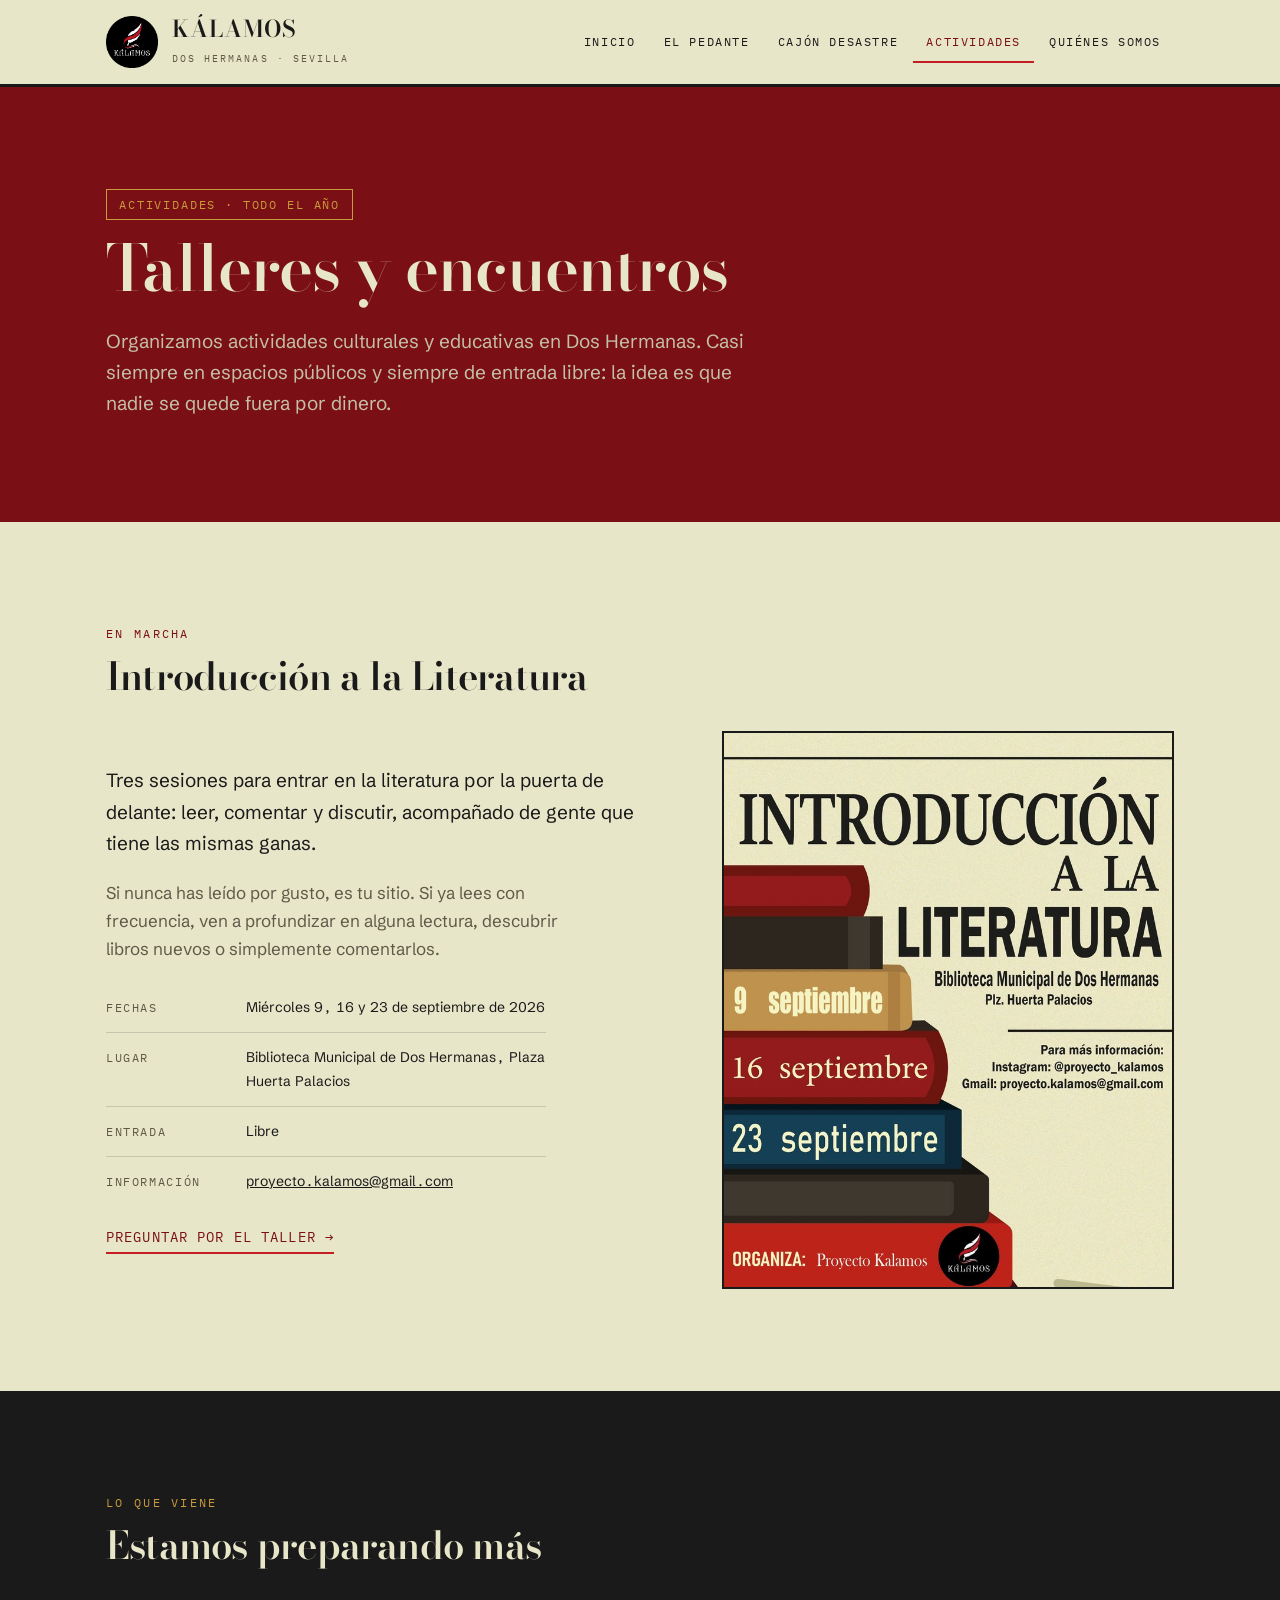
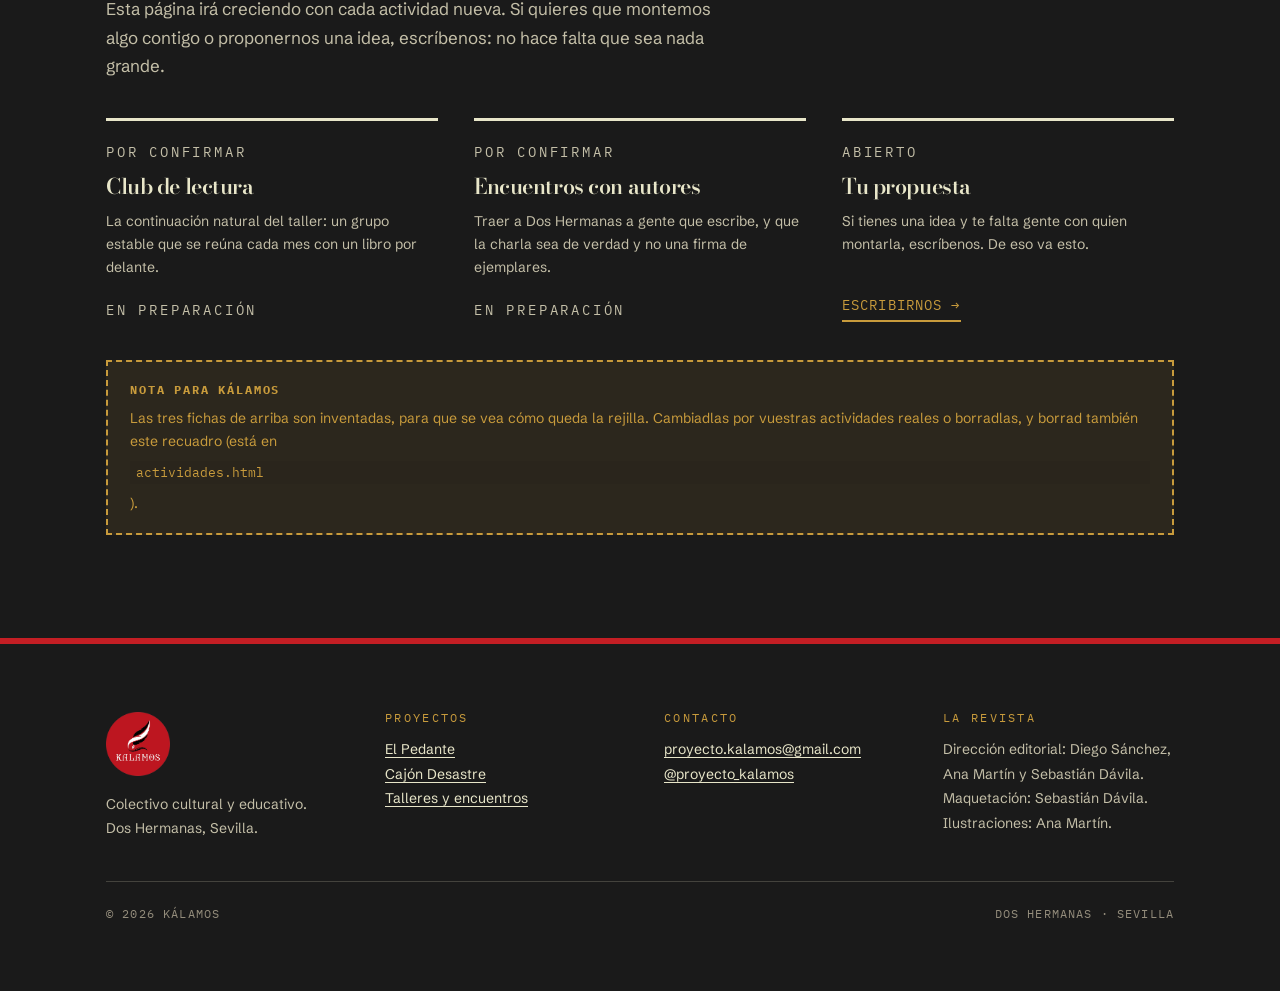
==== actividades.html @ 76642f65 "Add files via upload" ====
<!doctype html>
<html lang="es">
<head>
<meta charset="utf-8">
<meta name="viewport" content="width=device-width, initial-scale=1">
<title>Actividades · Kálamos</title>
<meta name="description" content="Talleres, encuentros y actividades culturales de Kálamos en Dos Hermanas. Entrada libre y espacios públicos.">
<meta property="og:title" content="Actividades de Kálamos en Dos Hermanas">
<meta property="og:description" content="Talleres y encuentros culturales de entrada libre.">
<meta property="og:type" content="website">
<meta property="og:image" content="img/cartel-taller-literatura.jpg">
<link rel="icon" href="img/favicon.png">
<link rel="preconnect" href="https://fonts.googleapis.com">
<link rel="preconnect" href="https://fonts.gstatic.com" crossorigin>
<link rel="stylesheet" href="https://fonts.googleapis.com/css2?family=Bodoni+Moda:ital,opsz,wght@0,6..96,400..700;1,6..96,400..600&family=IBM+Plex+Mono:wght@400;500&family=Schibsted+Grotesk:wght@400;500;700&display=swap">
<link rel="stylesheet" href="css/estilo.css">
</head>
<body>

<a class="saltar" href="#contenido">Saltar al contenido</a>

<!-- ===== CABECERA (igual en todas las páginas) ===== -->
<header class="cabecera">
  <div class="env">
    <a class="marca" href="index.html">
      <img src="img/kalamos-logo.png" alt="">
      <span>
        <span class="nombre">KÁLAMOS</span>
        <span class="sub">Dos Hermanas · Sevilla</span>
      </span>
    </a>
    <nav class="nav" aria-label="Principal">
      <a href="index.html">Inicio</a>
      <a href="el-pedante.html">El Pedante</a>
      <a href="cajon-desastre.html">Cajón Desastre</a>
      <a href="actividades.html" aria-current="page">Actividades</a>
      <a href="sobre.html">Quiénes somos</a>
    </nav>
  </div>
</header>

<main id="contenido">

  <!-- ===== APERTURA ===== -->
  <section class="campo campo--granate apertura">
    <div class="env">
      <span class="cadencia">Actividades · todo el año</span>
      <h1>Talleres y encuentros</h1>
      <p class="entradilla">Organizamos actividades culturales y educativas en Dos Hermanas. Casi siempre en espacios públicos y siempre de entrada libre: la idea es que nadie se quede fuera por dinero.</p>
    </div>
  </section>

  <!-- ===== EN MARCHA ===== -->
  <section class="campo campo--crema">
    <div class="env">
      <p class="rotulo rotulo--acento">En marcha</p>
      <h2 style="font-size:var(--t-l);margin:14px 0 34px">Introducción a la Literatura</h2>

      <div class="pliego">
        <div class="texto">
          <p style="color:var(--texto-color);font-size:var(--t-m)">Tres sesiones para entrar en la literatura por la puerta de delante: leer, comentar y discutir, acompañado de gente que tiene las mismas ganas.</p>
          <p style="color:var(--texto-2)">Si nunca has leído por gusto, es tu sitio. Si ya lees con frecuencia, ven a profundizar en alguna lectura, descubrir libros nuevos o simplemente comentarlos.</p>
          <dl class="datos" style="width:100%;max-width:440px">
            <div><dt>Fechas</dt><dd>Miércoles 9, 16 y 23 de septiembre de 2026</dd></div>
            <div><dt>Lugar</dt><dd>Biblioteca Municipal de Dos Hermanas, Plaza Huerta Palacios</dd></div>
            <div><dt>Entrada</dt><dd>Libre</dd></div>
            <div><dt>Información</dt><dd><a href="mailto:proyecto.kalamos@gmail.com">proyecto.kalamos@gmail.com</a></dd></div>
          </dl>
          <a class="enlace" href="mailto:proyecto.kalamos@gmail.com?subject=Taller%20Introducci%C3%B3n%20a%20la%20Literatura">Preguntar por el taller</a>
        </div>
        <div class="lamina">
          <img src="img/cartel-taller-literatura.jpg" alt="Cartel del taller Introducción a la Literatura: el título sobre una pila de libros de colores, con las fechas 9, 16 y 23 de septiembre">
        </div>
      </div>
    </div>
  </section>

  <!-- ===== LO QUE VIENE ===== -->
  <section class="campo campo--tinta">
    <div class="env">
      <p class="rotulo rotulo--acento">Lo que viene</p>
      <h2 style="font-size:var(--t-l);margin:14px 0 30px">Estamos preparando más</h2>
      <p class="medida" style="color:var(--texto-2);margin-bottom:38px">Esta página irá creciendo con cada actividad nueva. Si quieres que montemos algo contigo o proponernos una idea, escríbenos: no hace falta que sea nada grande.</p>

      <!-- =========================================================
           CÓMO AÑADIR UNA ACTIVIDAD NUEVA
           Copia un <article class="ficha"> entero y cambia los datos.
           Si ya ha pasado, muévela a la sección "Ya hecho" de abajo.
           ========================================================= -->
      <div class="fichas">
        <article class="ficha">
          <p class="rotulo">Por confirmar</p>
          <h3>Club de lectura</h3>
          <p>La continuación natural del taller: un grupo estable que se reúna cada mes con un libro por delante.</p>
          <p class="pie-ficha rotulo">En preparación</p>
        </article>

        <article class="ficha">
          <p class="rotulo">Por confirmar</p>
          <h3>Encuentros con autores</h3>
          <p>Traer a Dos Hermanas a gente que escribe, y que la charla sea de verdad y no una firma de ejemplares.</p>
          <p class="pie-ficha rotulo">En preparación</p>
        </article>

        <article class="ficha">
          <p class="rotulo">Abierto</p>
          <h3>Tu propuesta</h3>
          <p>Si tienes una idea y te falta gente con quien montarla, escríbenos. De eso va esto.</p>
          <p class="pie-ficha"><a class="enlace" href="mailto:proyecto.kalamos@gmail.com?subject=Propuesta%20de%20actividad">Escribirnos</a></p>
        </article>
      </div>

      <!-- ⚠ BORRAR ESTE RECUADRO CUANDO PONGÁIS VUESTRAS ACTIVIDADES ⚠ -->
      <div class="nota-borrador" style="margin-top:38px;background:rgba(200,155,60,.1);border-color:#c89b3c;color:#c89b3c">
        <strong>Nota para Kálamos</strong>
        Las tres fichas de arriba son inventadas, para que se vea cómo queda la rejilla. Cambiadlas por vuestras actividades reales o borradlas, y borrad también este recuadro (está en <code>actividades.html</code>).
      </div>
    </div>
  </section>

</main>

<!-- ===== PIE (igual en todas las páginas) ===== -->
<footer class="pie">
  <div class="env">
    <div class="rejilla">
      <div>
        <img src="img/kalamos-logo-rojo.png" alt="">
        <p>Colectivo cultural y educativo.<br>Dos Hermanas, Sevilla.</p>
      </div>
      <div>
        <h4>Proyectos</h4>
        <p>
          <a href="el-pedante.html">El Pedante</a><br>
          <a href="cajon-desastre.html">Cajón Desastre</a><br>
          <a href="actividades.html">Talleres y encuentros</a>
        </p>
      </div>
      <div>
        <h4>Contacto</h4>
        <p>
          <a href="mailto:proyecto.kalamos@gmail.com">proyecto.kalamos@gmail.com</a><br>
          <a href="https://instagram.com/proyecto_kalamos">@proyecto_kalamos</a>
        </p>
      </div>
      <div>
        <h4>La revista</h4>
        <p>Dirección editorial: Diego Sánchez, Ana Martín y Sebastián Dávila.<br>Maquetación: Sebastián Dávila.<br>Ilustraciones: Ana Martín.</p>
      </div>
    </div>
    <div class="creditos">
      <span>© 2026 Kálamos</span>
      <span>Dos Hermanas · Sevilla</span>
    </div>
  </div>
</footer>

</body>
</html>
---- css/estilo.css ----
/* ==========================================================================
   KÁLAMOS · hoja de estilo única
   --------------------------------------------------------------------------
   Todas las páginas usan este archivo. Si tocas algo aquí, cambia en todas.

   Idea del diseño: la web está montada como los carteles de Kálamos, con
   campos de color planos a sangre y la tipografía grande. Cada proyecto
   tiene su propio color de fondo, y ese color es lo que te dice dónde estás:

        Kálamos          crema
        El Pedante       negro tinta
        Cajón Desastre   azul petróleo
        Actividades      granate

   Los seis colores son los de la paleta oficial (paleta_kalamos.png).
   ========================================================================== */

/* --- 1. Colores y tipografías ------------------------------------------- */

:root{
  /* paleta oficial Kálamos */
  --rojo:      #c41e24;
  --granate:   #7a1015;
  --tinta:     #1a1a1a;
  --petroleo:  #1b3a54;
  --ocre:      #c89b3c;
  --crema:     #e8e6c9;

  /* derivados: grises cálidos tirando a la crema, para texto secundario */
  --gris:      #5f5a48;   /* sobre crema  · contraste 5.4 */
  --gris-claro:#c4bfa8;   /* sobre fondos oscuros */
  --regla:     rgba(26,26,26,.16);

  /* tipografías */
  --display: 'Bodoni Moda', 'Didot', 'Bodoni MT', Georgia, serif;
  --texto:   'Schibsted Grotesk', ui-sans-serif, system-ui, -apple-system, 'Segoe UI', sans-serif;
  --mono:    'IBM Plex Mono', ui-monospace, 'SF Mono', Menlo, monospace;

  /* escala tipográfica */
  --t-xs:  .72rem;
  --t-s:   .875rem;
  --t-b:   1.0625rem;
  --t-m:   1.1875rem;
  --t-l:   clamp(1.6rem, 3.2vw, 2.4rem);
  --t-xl:  clamp(2.2rem, 5.6vw, 4rem);
  --t-2xl: clamp(2.8rem, 9vw, 6.5rem);

  /* medidas */
  --ancho:  1180px;
  --margen: clamp(20px, 5vw, 56px);

  /* tokens locales: los redefine cada campo de color (ver punto 4) */
  --fondo:  var(--crema);
  --texto-color: var(--tinta);
  --texto-2:var(--gris);
  --acento: var(--rojo);
  --acento-fino: var(--granate);
  --borde:  var(--tinta);
}

/* --- 2. Base ------------------------------------------------------------ */

*,*::before,*::after{ box-sizing:border-box }
html{ -webkit-text-size-adjust:100%; scroll-behavior:smooth }

body{
  margin:0;
  background:var(--crema);
  color:var(--tinta);
  font-family:var(--texto);
  font-size:var(--t-b);
  line-height:1.65;
  -webkit-font-smoothing:antialiased;
}

img{ max-width:100%; height:auto; display:block }
a{ color:inherit }
p{ margin:0 }

h1,h2,h3,h4{
  font-family:var(--display);
  font-weight:600;
  font-optical-sizing:auto;
  line-height:1.02;
  letter-spacing:-.02em;
  text-wrap:balance;
  margin:0;
}

code{
  font-family:var(--mono);
  font-size:.9em;
  background:rgba(26,26,26,.1);
  padding:1px 6px;
  white-space:nowrap;
}

:focus-visible{ outline:3px solid var(--acento); outline-offset:3px }

@media (prefers-reduced-motion:reduce){
  html{ scroll-behavior:auto }
  *{ transition:none !important; animation:none !important }
}

/* --- 3. Piezas reutilizables -------------------------------------------- */

.env{ width:100%; max-width:var(--ancho); margin-inline:auto; padding-inline:var(--margen) }

.rotulo{
  font-family:var(--mono);
  font-size:var(--t-xs);
  letter-spacing:.2em;
  text-transform:uppercase;
  color:var(--texto-2);
  margin:0;
}
.rotulo--acento{ color:var(--acento-fino) }

.medida{ max-width:62ch }

.enlace{
  font-family:var(--mono);
  font-size:var(--t-s);
  letter-spacing:.08em;
  text-transform:uppercase;
  color:var(--acento-fino);
  text-decoration:none;
  border-bottom:2px solid var(--acento);
  padding-bottom:3px;
  display:inline-block;
  transition:color .15s, border-color .15s;
}
.enlace::after{ content:' \2192' }
.enlace:hover{ color:var(--texto-color); border-color:var(--texto-color) }

.boton{
  display:inline-block;
  background:var(--texto-color);
  color:var(--fondo);
  font-family:var(--mono);
  font-size:var(--t-s);
  letter-spacing:.14em;
  text-transform:uppercase;
  text-decoration:none;
  padding:15px 28px;
  border:2px solid var(--texto-color);
  transition:background .15s, color .15s;
}
.boton:hover{ background:var(--acento); border-color:var(--acento); color:#fff }

.boton--hueco{ background:transparent; color:var(--texto-color) }
.boton--hueco:hover{ background:var(--texto-color); color:var(--fondo); border-color:var(--texto-color) }

/* estado de un proyecto: mensual · en preparación · continuo */
.cadencia{
  display:inline-block;
  font-family:var(--mono);
  font-size:var(--t-xs);
  letter-spacing:.16em;
  text-transform:uppercase;
  padding:5px 12px;
  border:1.5px solid var(--acento);
  color:var(--acento-fino);
  white-space:nowrap;
}
.cadencia--espera{ border-color:var(--texto-2); color:var(--texto-2) }

/* --- 4. Campos de color ------------------------------------------------- */
/*  Cada campo redefine los tokens locales, así todo lo que va dentro
    (texto, botones, enlaces, reglas) se recolorea solo.                    */

.campo{
  background:var(--fondo);
  color:var(--texto-color);
  padding-block:clamp(52px,8vw,104px);
}

.campo--crema{
  --fondo:var(--crema); --texto-color:var(--tinta); --texto-2:var(--gris);
  --acento:var(--rojo); --acento-fino:var(--granate); --borde:var(--tinta);
}
.campo--tinta{
  --fondo:var(--tinta); --texto-color:var(--crema); --texto-2:var(--gris-claro);
  --acento:var(--ocre); --acento-fino:var(--ocre); --borde:var(--crema);
}
.campo--petroleo{
  --fondo:var(--petroleo); --texto-color:var(--crema); --texto-2:var(--gris-claro);
  --acento:var(--ocre); --acento-fino:var(--ocre); --borde:var(--crema);
}
.campo--granate{
  --fondo:var(--granate); --texto-color:var(--crema); --texto-2:var(--gris-claro);
  --acento:var(--ocre); --acento-fino:var(--ocre); --borde:var(--crema);
}

/* --- 5. Cabecera y navegación ------------------------------------------- */

.cabecera{ background:var(--crema); border-bottom:3px solid var(--tinta) }
.cabecera .env{
  display:flex; align-items:center; justify-content:space-between;
  gap:24px; flex-wrap:wrap; padding-block:16px;
}

.marca{ display:flex; align-items:center; gap:14px; text-decoration:none; color:var(--tinta) }
.marca img{ width:52px; height:52px; flex:none }
.marca .nombre{
  font-family:var(--display);
  font-size:1.45rem; font-weight:600; line-height:1;
  letter-spacing:.04em;
}
.marca .sub{
  display:block; margin-top:6px;
  font-family:var(--mono); font-size:.64rem;
  letter-spacing:.2em; text-transform:uppercase; color:var(--gris);
}

.nav{ display:flex; gap:2px; flex-wrap:wrap }
.nav a{
  font-family:var(--mono); font-size:var(--t-xs);
  letter-spacing:.14em; text-transform:uppercase; text-decoration:none;
  padding:10px 13px; color:var(--tinta);
  border-bottom:2px solid transparent;
  transition:border-color .15s, color .15s;
}
.nav a:hover{ border-bottom-color:var(--regla) }
.nav a[aria-current="page"]{ border-bottom-color:var(--rojo); color:var(--granate) }

/* --- 6. Aperturas ------------------------------------------------------- */

.portada .frase{
  font-family:var(--display);
  font-size:var(--t-2xl);
  font-weight:600;
  line-height:.95;
  letter-spacing:-.03em;
  max-width:15ch;
  margin:0;
}
.portada .frase em{ font-style:italic; color:var(--acento) }
.portada .entradilla{ font-size:var(--t-m); color:var(--texto-2); margin-top:30px; max-width:52ch }
.portada .acciones{ display:flex; gap:14px; flex-wrap:wrap; margin-top:38px }

.apertura h1{ font-size:var(--t-xl); margin-top:16px; max-width:18ch }
.apertura .entradilla{ font-size:var(--t-m); color:var(--texto-2); margin-top:24px; max-width:56ch }
.apertura .acciones{ display:flex; gap:14px; flex-wrap:wrap; margin-top:34px; align-items:center }

/* --- 7. Bandas de proyecto ---------------------------------------------- */

.pliego{
  display:grid;
  grid-template-columns:minmax(0,1.1fr) minmax(0,.9fr);
  gap:clamp(30px,5vw,68px);
  align-items:center;
}
.pliego .texto{ display:flex; flex-direction:column; gap:20px; align-items:flex-start }
.pliego h2{ font-size:var(--t-l) }
.pliego p{ color:var(--texto-2); max-width:46ch }
.pliego .lamina{ border:2px solid var(--borde); overflow:hidden }
.pliego .lamina img{ width:100%; display:block }
.pliego--invertido .lamina{ order:-1 }

@media (max-width:760px){
  .pliego{ grid-template-columns:1fr }
  .pliego .lamina{ order:-1; max-width:330px }
}

/* --- 8. Bloques de contenido -------------------------------------------- */

.bloque{ display:flex; flex-direction:column; gap:22px }
.bloque h2{ font-size:var(--t-l) }
.bloque p{ max-width:62ch; color:var(--texto-2) }
.bloque p.destacado{ color:var(--texto-color); font-size:var(--t-m) }

.dos-columnas{
  display:grid; grid-template-columns:minmax(0,1fr) minmax(0,1fr);
  gap:clamp(30px,5vw,64px); align-items:start;
}
@media (max-width:760px){ .dos-columnas{ grid-template-columns:1fr } }

.recuadro{
  border:2px solid var(--borde);
  padding:26px 28px;
  display:flex; flex-direction:column; gap:14px; align-items:flex-start;
}
.recuadro h3{ font-size:1.35rem }
.recuadro p{ font-size:var(--t-s); color:var(--texto-2) }

/* lista de datos etiqueta/valor */
.datos{ margin:0; padding:0; display:flex; flex-direction:column }
.datos > div{
  display:grid; grid-template-columns:minmax(92px,124px) 1fr; gap:16px;
  padding:13px 0; border-bottom:1px solid var(--regla); font-size:var(--t-s);
}
.datos > div:last-child{ border-bottom:0 }
.datos dt{
  font-family:var(--mono); font-size:var(--t-xs);
  letter-spacing:.14em; text-transform:uppercase; color:var(--texto-2);
  margin:0; padding-top:2px;
}
.datos dd{ margin:0; font-variant-numeric:tabular-nums }

/* rejilla de fichas */
.fichas{ display:grid; grid-template-columns:repeat(auto-fill,minmax(262px,1fr)); gap:clamp(22px,3vw,36px) }
.ficha{
  border-top:3px solid var(--borde); padding-top:20px;
  display:flex; flex-direction:column; gap:12px; align-items:flex-start;
}
.ficha h3{ font-size:1.35rem }
.ficha p{ font-size:var(--t-s); color:var(--texto-2) }
.ficha .pie-ficha{ margin-top:auto; padding-top:8px }

/* equipo */
.equipo{ display:grid; grid-template-columns:repeat(auto-fit,minmax(200px,1fr)); gap:clamp(22px,3vw,40px) }
.persona{ border-top:3px solid var(--borde); padding-top:18px }
.persona h3{ font-size:1.25rem; margin-bottom:8px }
.persona p{ font-size:var(--t-s); color:var(--texto-2) }

/* cita grande */
.cita{
  font-family:var(--display); font-style:italic;
  font-size:clamp(1.5rem,3.6vw,2.3rem); line-height:1.24;
  border-left:4px solid var(--acento);
  padding-left:clamp(20px,3vw,34px);
  max-width:24ch; margin:0;
}

/* nota para el equipo: sale en pantalla, hay que borrarla al publicar */
.nota-borrador{
  border:2px dashed var(--rojo);
  background:rgba(196,30,36,.06);
  color:var(--granate);
  padding:18px 22px; font-size:var(--t-s);
  display:flex; flex-direction:column; gap:8px;
}
.nota-borrador strong{
  font-family:var(--mono); font-size:var(--t-xs);
  letter-spacing:.16em; text-transform:uppercase;
}

/* sello: el logo usado como estampación */
.sello{ width:clamp(120px,18vw,190px); height:auto; margin:0 auto }

/* --- 9. Pie ------------------------------------------------------------- */

.pie{
  background:var(--tinta); color:var(--crema);
  border-top:6px solid var(--rojo);
}
.pie .env{ padding-block:clamp(44px,6vw,68px) }
.pie .rejilla{ display:grid; grid-template-columns:repeat(auto-fit,minmax(206px,1fr)); gap:clamp(26px,4vw,48px) }
.pie img{ width:64px; height:64px; margin-bottom:16px }
.pie h4{
  font-family:var(--mono); font-size:var(--t-xs); font-weight:400;
  letter-spacing:.2em; text-transform:uppercase; color:var(--ocre);
  margin:0 0 14px;
}
.pie p{ font-size:var(--t-s); line-height:1.75; color:var(--gris-claro) }
.pie a{ color:var(--crema); text-decoration:underline; text-underline-offset:3px }
.pie a:hover{ color:var(--ocre) }
.pie .creditos{
  border-top:1px solid rgba(232,230,201,.2); margin-top:40px; padding-top:22px;
  font-family:var(--mono); font-size:var(--t-xs); letter-spacing:.1em;
  text-transform:uppercase; color:#948d7c;
  display:flex; justify-content:space-between; gap:16px; flex-wrap:wrap;
}

/* --- 10. Accesibilidad -------------------------------------------------- */

.saltar{
  position:absolute; left:-9999px;
  background:var(--tinta); color:var(--crema);
  padding:12px 18px; z-index:100; font-family:var(--mono); font-size:var(--t-s);
}
.saltar:focus{ left:12px; top:12px }
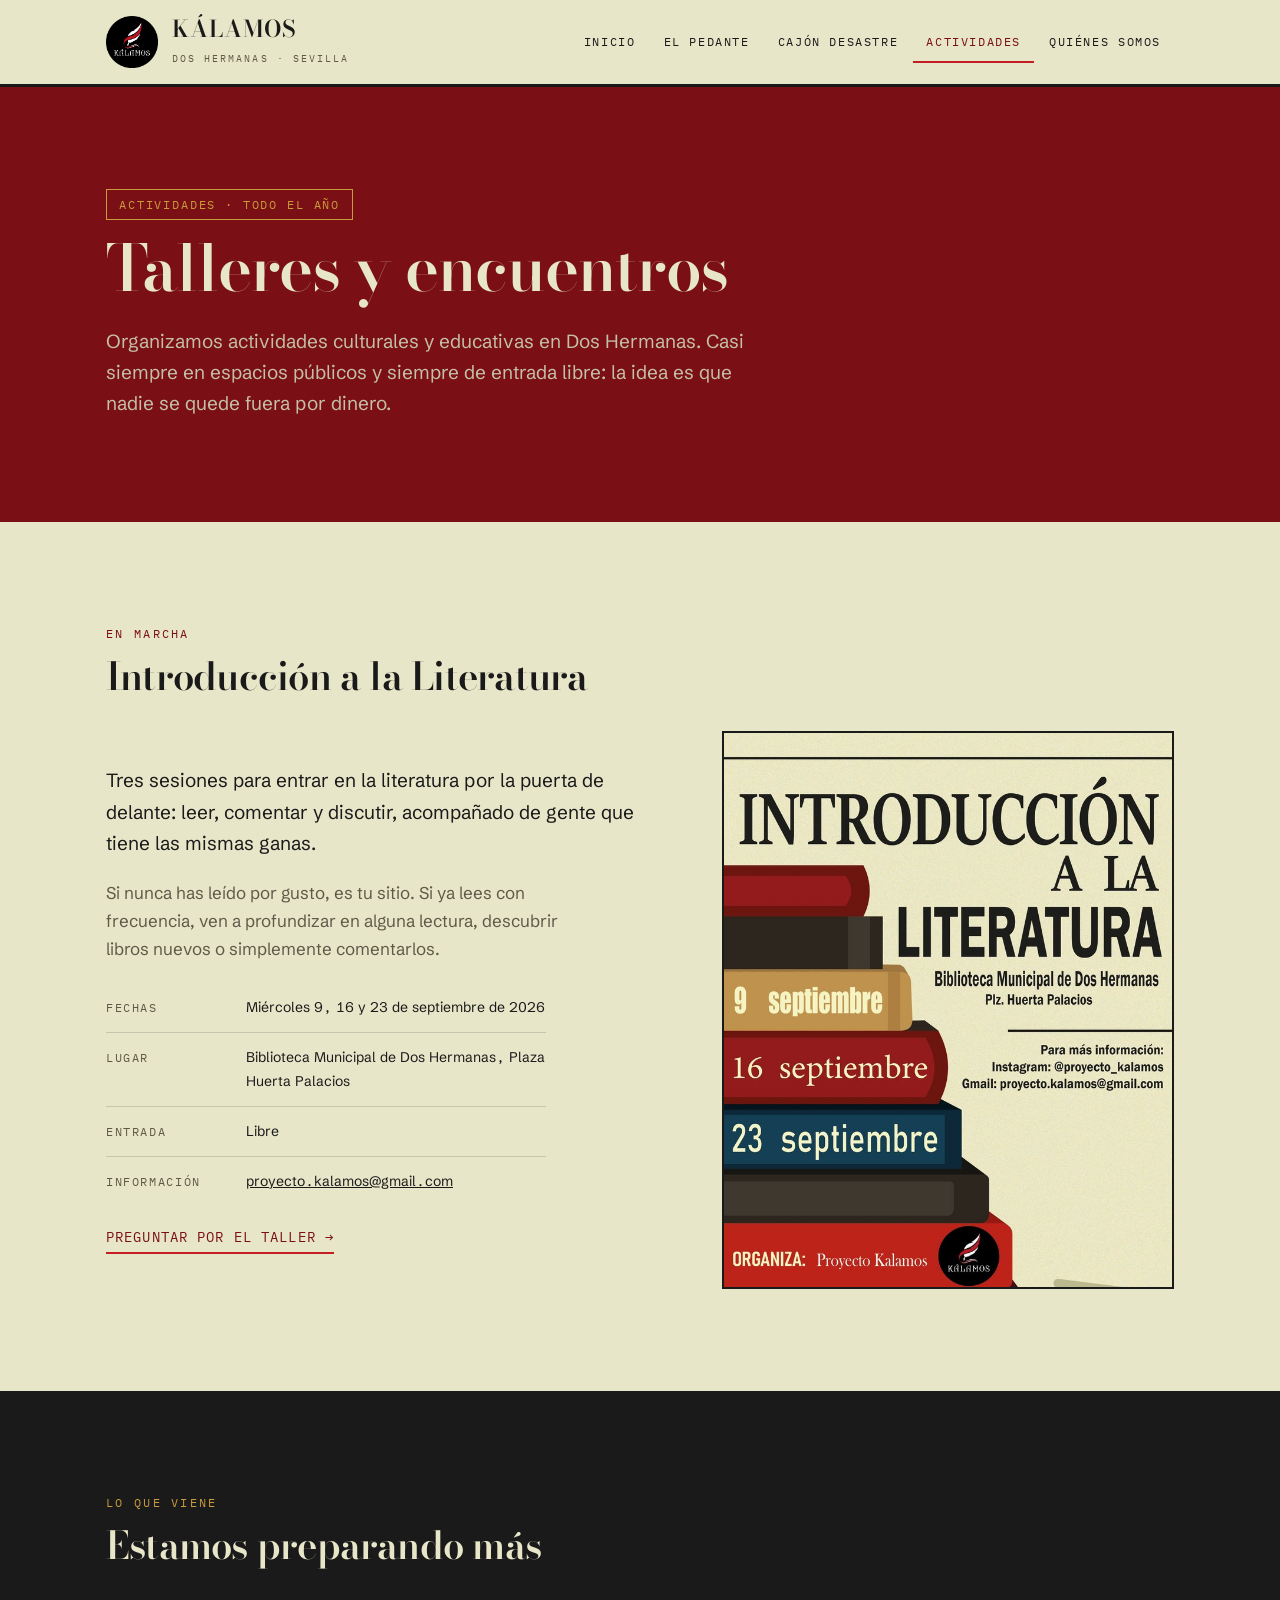
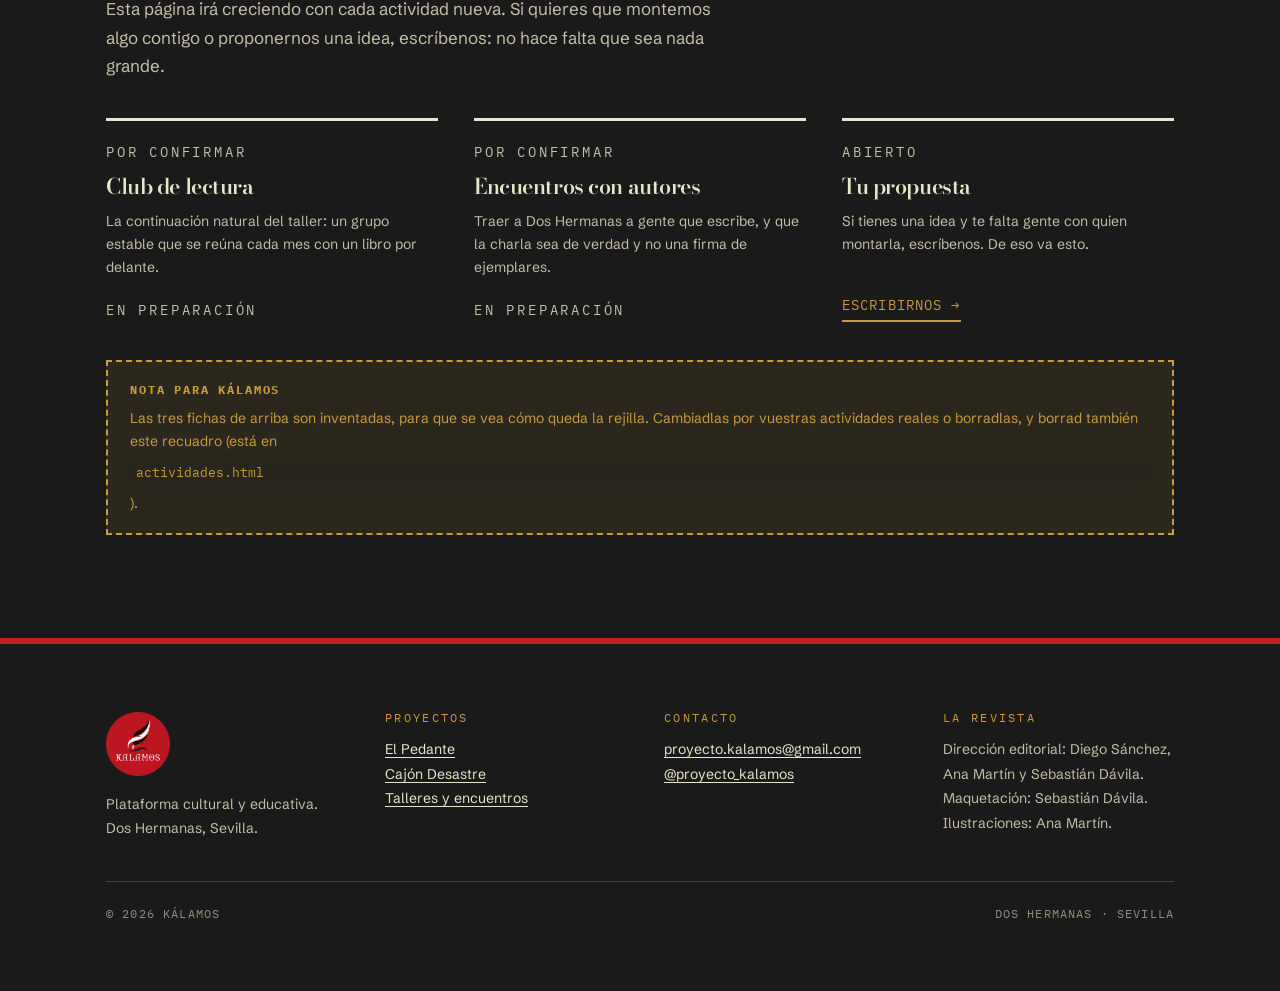
==== commit ac0ee0f9: "subido con quienes somos y con el pedante falta podcast y actividades" ====
--- a/actividades.html
+++ b/actividades.html
@@ -126,7 +126,7 @@
     <div class="rejilla">
       <div>
         <img src="img/kalamos-logo-rojo.png" alt="">
-        <p>Colectivo cultural y educativo.<br>Dos Hermanas, Sevilla.</p>
+        <p>Plataforma cultural y educativa.<br>Dos Hermanas, Sevilla.</p>
       </div>
       <div>
         <h4>Proyectos</h4>
--- a/css/estilo.css
+++ b/css/estilo.css
@@ -308,6 +308,48 @@
 .ficha p{ font-size:var(--t-s); color:var(--texto-2) }
 .ficha .pie-ficha{ margin-top:auto; padding-top:8px }
 
+/* ---- hemeroteca: los números de la revista ---- */
+
+/* el número destacado, arriba del todo */
+.numero-destacado{
+  display:grid;
+  grid-template-columns:minmax(0,.8fr) minmax(0,1.2fr);
+  gap:clamp(30px,5vw,64px);
+  align-items:start;
+}
+@media (max-width:760px){
+  .numero-destacado{ grid-template-columns:1fr }
+  .numero-destacado .cubierta{ max-width:320px }
+}
+.cubierta{ border:2px solid var(--borde); display:block }
+.cubierta img{ width:100%; display:block }
+.numero-datos{ display:flex; flex-direction:column; gap:20px; align-items:flex-start }
+.numero-datos h2{ font-size:var(--t-l) }
+.numero-datos .acciones{ display:flex; gap:12px; flex-wrap:wrap }
+
+/* el sumario: qué trae ese número */
+.sumario{ list-style:none; margin:0; padding:0; width:100%; display:flex; flex-direction:column }
+.sumario li{
+  display:grid; grid-template-columns:minmax(84px,116px) 1fr; gap:16px;
+  padding:13px 0; border-bottom:1px solid var(--regla);
+}
+.sumario li:last-child{ border-bottom:0 }
+.sumario .cuando{
+  font-family:var(--mono); font-size:var(--t-xs); letter-spacing:.1em;
+  text-transform:uppercase; color:var(--texto-2); padding-top:3px;
+  font-variant-numeric:tabular-nums;
+}
+.sumario .que{ font-size:var(--t-s); line-height:1.5 }
+.sumario .que b{ font-weight:700; font-size:1.05em }
+.sumario .donde{ display:block; color:var(--texto-2) }
+
+/* números anteriores, en rejilla */
+.numeros{ display:grid; grid-template-columns:repeat(auto-fill,minmax(210px,1fr)); gap:clamp(22px,3vw,36px) }
+.numero{ display:flex; flex-direction:column; gap:14px; align-items:flex-start }
+.numero .cubierta{ width:100% }
+.numero h3{ font-size:1.15rem }
+.numero p{ font-size:var(--t-s); color:var(--texto-2) }
+
 /* equipo */
 .equipo{ display:grid; grid-template-columns:repeat(auto-fit,minmax(200px,1fr)); gap:clamp(22px,3vw,40px) }
 .persona{ border-top:3px solid var(--borde); padding-top:18px }
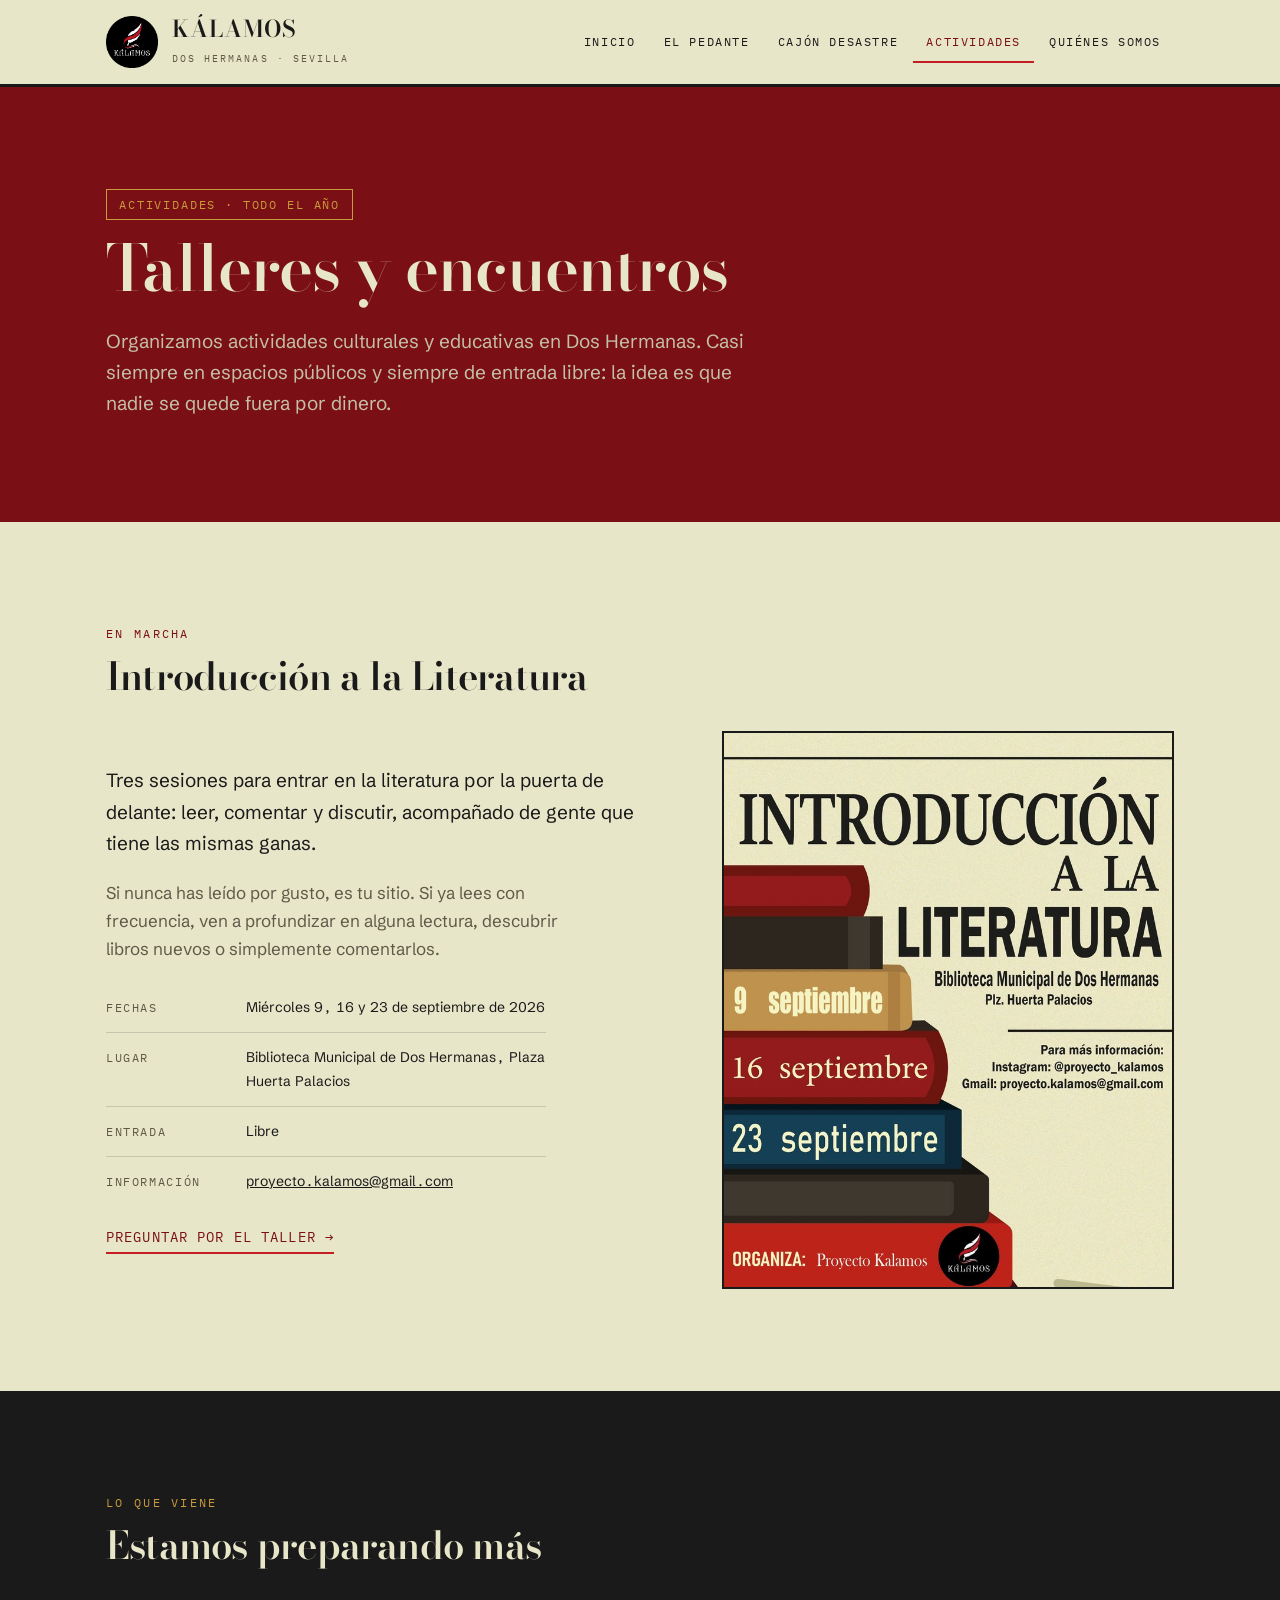
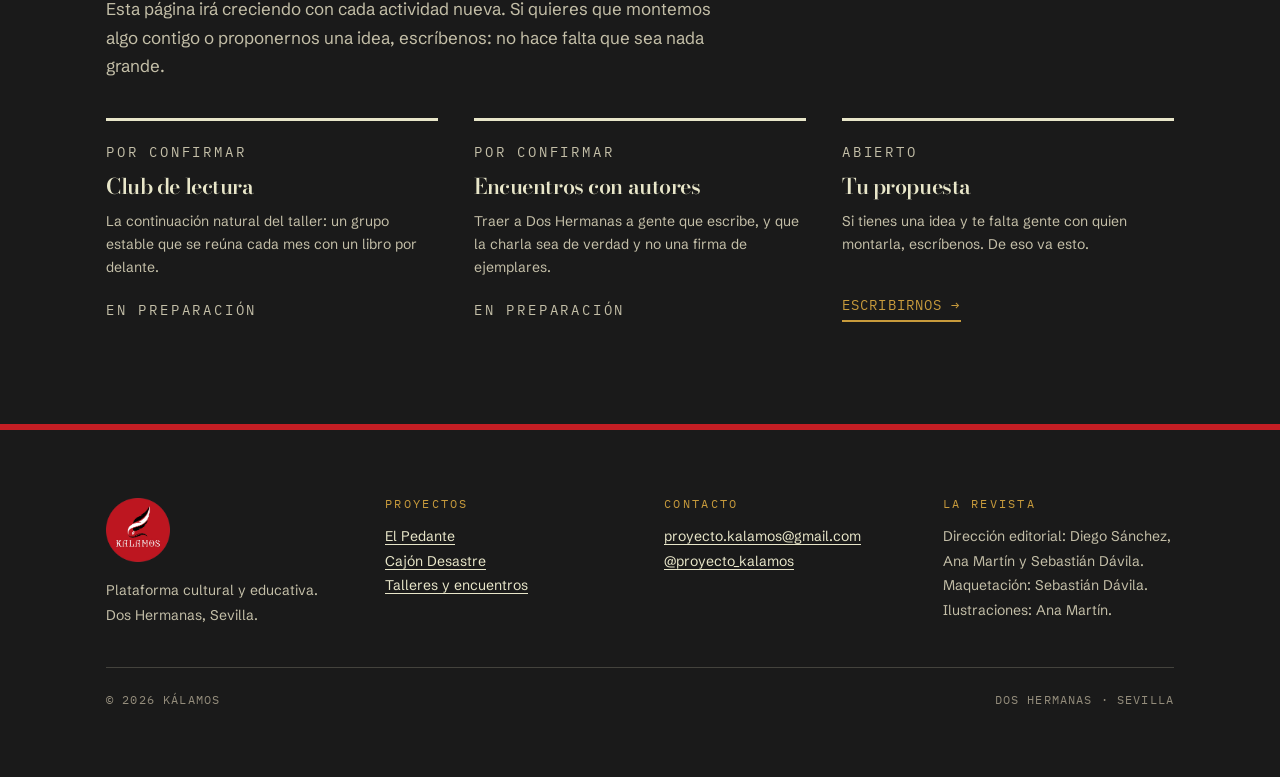
==== commit e4e73358: "quitamos las notas a kalamos" ====
--- a/actividades.html
+++ b/actividades.html
@@ -109,12 +109,6 @@
           <p class="pie-ficha"><a class="enlace" href="mailto:proyecto.kalamos@gmail.com?subject=Propuesta%20de%20actividad">Escribirnos</a></p>
         </article>
       </div>
-
-      <!-- ⚠ BORRAR ESTE RECUADRO CUANDO PONGÁIS VUESTRAS ACTIVIDADES ⚠ -->
-      <div class="nota-borrador" style="margin-top:38px;background:rgba(200,155,60,.1);border-color:#c89b3c;color:#c89b3c">
-        <strong>Nota para Kálamos</strong>
-        Las tres fichas de arriba son inventadas, para que se vea cómo queda la rejilla. Cambiadlas por vuestras actividades reales o borradlas, y borrad también este recuadro (está en <code>actividades.html</code>).
-      </div>
     </div>
   </section>
 
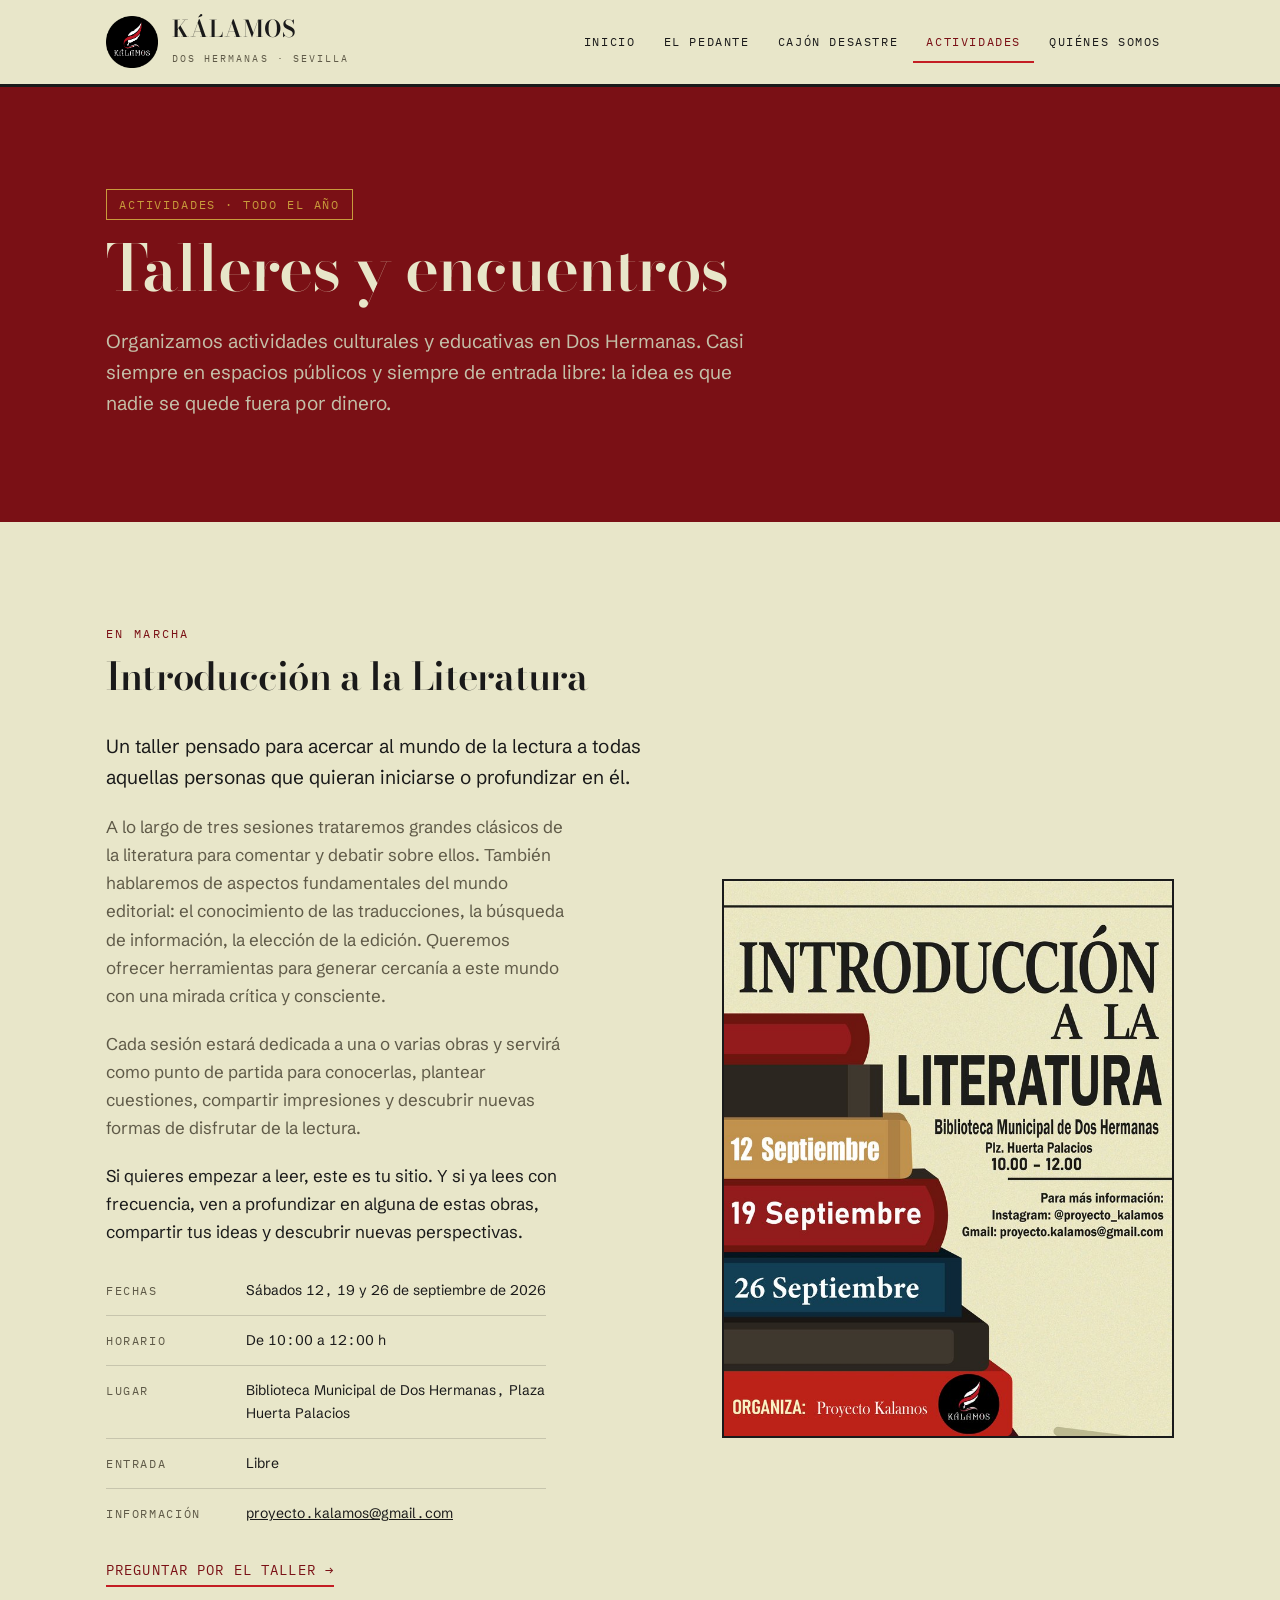
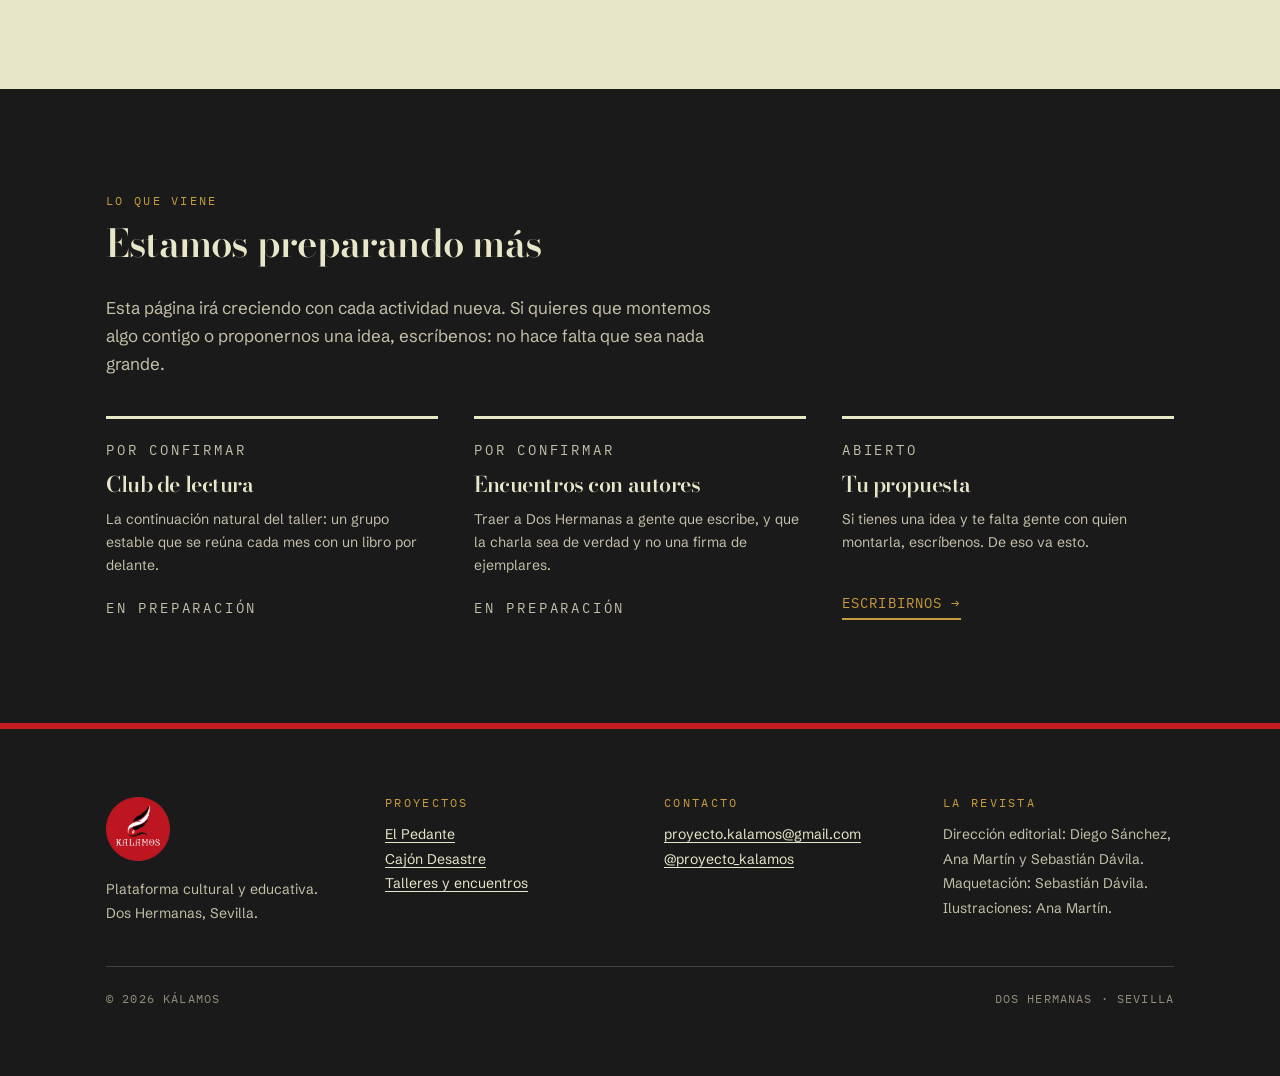
==== commit 7391e5f3: "cambios en la literatura" ====
--- a/actividades.html
+++ b/actividades.html
@@ -4,7 +4,7 @@
 <meta charset="utf-8">
 <meta name="viewport" content="width=device-width, initial-scale=1">
 <title>Actividades · Kálamos</title>
-<meta name="description" content="Talleres, encuentros y actividades culturales de Kálamos en Dos Hermanas. Entrada libre y espacios públicos.">
+<meta name="description" content="Talleres, encuentros y actividades culturales de Kálamos en Dos Hermanas. Taller de Introducción a la Literatura los sábados 12, 19 y 26 de septiembre en la Biblioteca Municipal. Entrada libre.">
 <meta property="og:title" content="Actividades de Kálamos en Dos Hermanas">
 <meta property="og:description" content="Talleres y encuentros culturales de entrada libre.">
 <meta property="og:type" content="website">
@@ -58,10 +58,13 @@
 
       <div class="pliego">
         <div class="texto">
-          <p style="color:var(--texto-color);font-size:var(--t-m)">Tres sesiones para entrar en la literatura por la puerta de delante: leer, comentar y discutir, acompañado de gente que tiene las mismas ganas.</p>
-          <p style="color:var(--texto-2)">Si nunca has leído por gusto, es tu sitio. Si ya lees con frecuencia, ven a profundizar en alguna lectura, descubrir libros nuevos o simplemente comentarlos.</p>
+          <p style="color:var(--texto-color);font-size:var(--t-m)">Un taller pensado para acercar al mundo de la lectura a todas aquellas personas que quieran iniciarse o profundizar en él.</p>
+          <p style="color:var(--texto-2)">A lo largo de tres sesiones trataremos grandes clásicos de la literatura para comentar y debatir sobre ellos. También hablaremos de aspectos fundamentales del mundo editorial: el conocimiento de las traducciones, la búsqueda de información, la elección de la edición. Queremos ofrecer herramientas para generar cercanía a este mundo con una mirada crítica y consciente.</p>
+          <p style="color:var(--texto-2)">Cada sesión estará dedicada a una o varias obras y servirá como punto de partida para conocerlas, plantear cuestiones, compartir impresiones y descubrir nuevas formas de disfrutar de la lectura.</p>
+          <p style="color:var(--texto-color)">Si quieres empezar a leer, este es tu sitio. Y si ya lees con frecuencia, ven a profundizar en alguna de estas obras, compartir tus ideas y descubrir nuevas perspectivas.</p>
           <dl class="datos" style="width:100%;max-width:440px">
-            <div><dt>Fechas</dt><dd>Miércoles 9, 16 y 23 de septiembre de 2026</dd></div>
+            <div><dt>Fechas</dt><dd>Sábados 12, 19 y 26 de septiembre de 2026</dd></div>
+            <div><dt>Horario</dt><dd>De 10:00 a 12:00 h</dd></div>
             <div><dt>Lugar</dt><dd>Biblioteca Municipal de Dos Hermanas, Plaza Huerta Palacios</dd></div>
             <div><dt>Entrada</dt><dd>Libre</dd></div>
             <div><dt>Información</dt><dd><a href="mailto:proyecto.kalamos@gmail.com">proyecto.kalamos@gmail.com</a></dd></div>
@@ -69,7 +72,7 @@
           <a class="enlace" href="mailto:proyecto.kalamos@gmail.com?subject=Taller%20Introducci%C3%B3n%20a%20la%20Literatura">Preguntar por el taller</a>
         </div>
         <div class="lamina">
-          <img src="img/cartel-taller-literatura.jpg" alt="Cartel del taller Introducción a la Literatura: el título sobre una pila de libros de colores, con las fechas 9, 16 y 23 de septiembre">
+          <img src="img/cartel-taller-literatura.jpg" alt="Cartel del taller Introducción a la Literatura: el título sobre una pila de libros de colores, con las fechas 12, 19 y 26 de septiembre, de 10:00 a 12:00, en la Biblioteca Municipal de Dos Hermanas">
         </div>
       </div>
     </div>
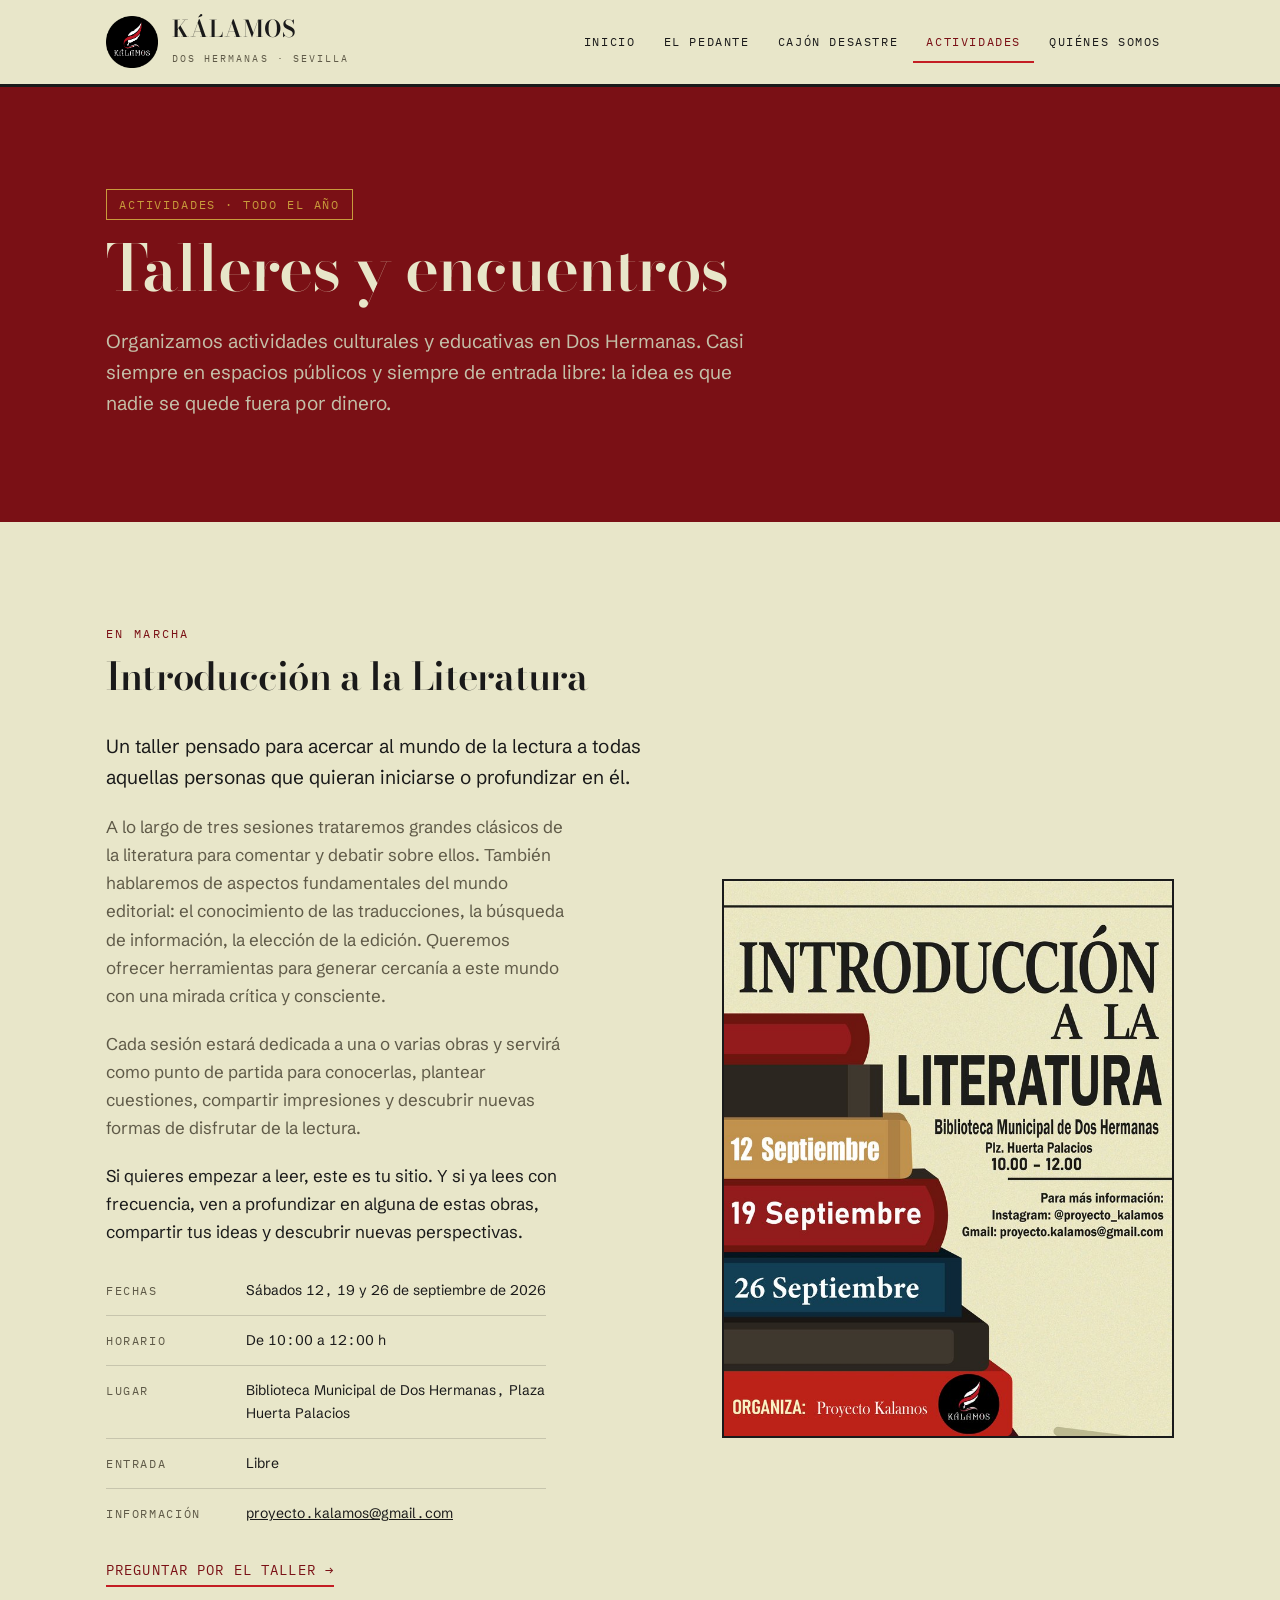
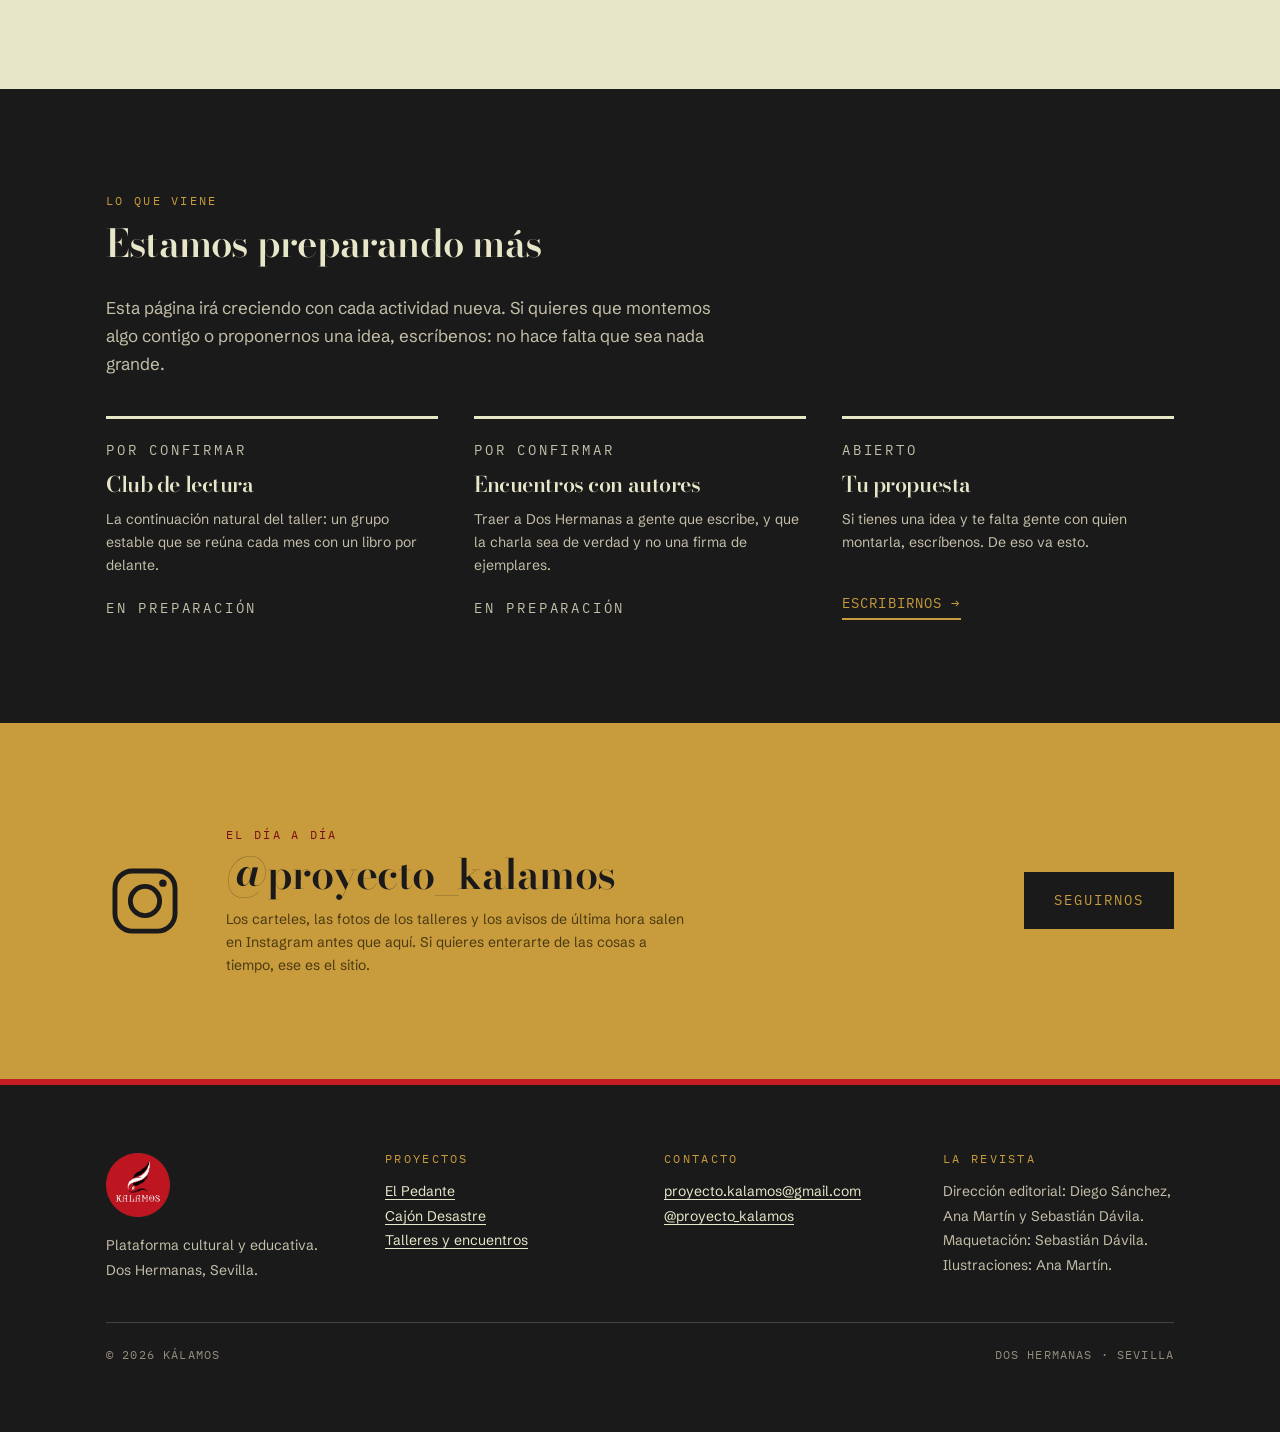
==== commit 0f2971ed: "actualizacion instagram" ====
--- a/actividades.html
+++ b/actividades.html
@@ -115,6 +115,31 @@
     </div>
   </section>
 
+  <!-- =========================================================
+       BLOQUE DE INSTAGRAM
+       Está repetido igual en index.html y en actividades.html.
+       Si cambias el texto, cámbialo en los dos sitios.
+       ========================================================= -->
+  <section class="campo campo--ocre">
+    <div class="env">
+      <div class="social">
+        <svg class="glifo" viewBox="0 0 24 24" fill="none" stroke="currentColor" stroke-width="1.5" aria-hidden="true" focusable="false">
+          <rect x="2.75" y="2.75" width="18.5" height="18.5" rx="5.4"/>
+          <circle cx="12" cy="12" r="4.5"/>
+          <circle cx="17.5" cy="6.5" r="1.15" fill="currentColor" stroke="none"/>
+        </svg>
+        <div>
+          <p class="rotulo rotulo--acento">El día a día</p>
+          <h2 class="arroba">@proyecto_kalamos</h2>
+          <p class="dice">Los carteles, las fotos de los talleres y los avisos de última hora salen en Instagram antes que aquí. Si quieres enterarte de las cosas a tiempo, ese es el sitio.</p>
+        </div>
+        <div class="acciones">
+          <a class="boton" href="https://instagram.com/proyecto_kalamos" target="_blank" rel="noopener">Seguirnos</a>
+        </div>
+      </div>
+    </div>
+  </section>
+
 </main>
 
 <!-- ===== PIE (igual en todas las páginas) ===== -->
--- a/css/estilo.css
+++ b/css/estilo.css
@@ -191,6 +191,10 @@
   --fondo:var(--granate); --texto-color:var(--crema); --texto-2:var(--gris-claro);
   --acento:var(--ocre); --acento-fino:var(--ocre); --borde:var(--crema);
 }
+.campo--ocre{
+  --fondo:var(--ocre); --texto-color:var(--tinta); --texto-2:#4a3a12;
+  --acento:var(--granate); --acento-fino:var(--granate); --borde:var(--tinta);
+}
 
 /* --- 5. Cabecera y navegación ------------------------------------------- */
 
@@ -350,6 +354,27 @@
 .numero h3{ font-size:1.15rem }
 .numero p{ font-size:var(--t-s); color:var(--texto-2) }
 
+/* ---- bloque de Instagram (aparece en varias páginas) ---- */
+.social{
+  display:grid;
+  grid-template-columns:auto minmax(0,1fr) auto;
+  gap:clamp(20px,4vw,42px);
+  align-items:center;
+}
+.social .glifo{ width:clamp(52px,7vw,78px); height:auto; flex:none; color:var(--texto-color) }
+.social .arroba{
+  font-family:var(--display);
+  font-size:clamp(1.6rem,4.2vw,2.6rem);
+  font-weight:600; letter-spacing:-.02em; line-height:1;
+  margin:10px 0 12px; word-break:break-word;
+}
+.social .dice{ color:var(--texto-2); max-width:52ch; font-size:var(--t-s) }
+.social .acciones{ display:flex; gap:12px; flex-wrap:wrap }
+@media (max-width:820px){
+  .social{ grid-template-columns:1fr; gap:22px; text-align:left }
+  .social .glifo{ width:56px }
+}
+
 /* equipo */
 .equipo{ display:grid; grid-template-columns:repeat(auto-fit,minmax(200px,1fr)); gap:clamp(22px,3vw,40px) }
 .persona{ border-top:3px solid var(--borde); padding-top:18px }
